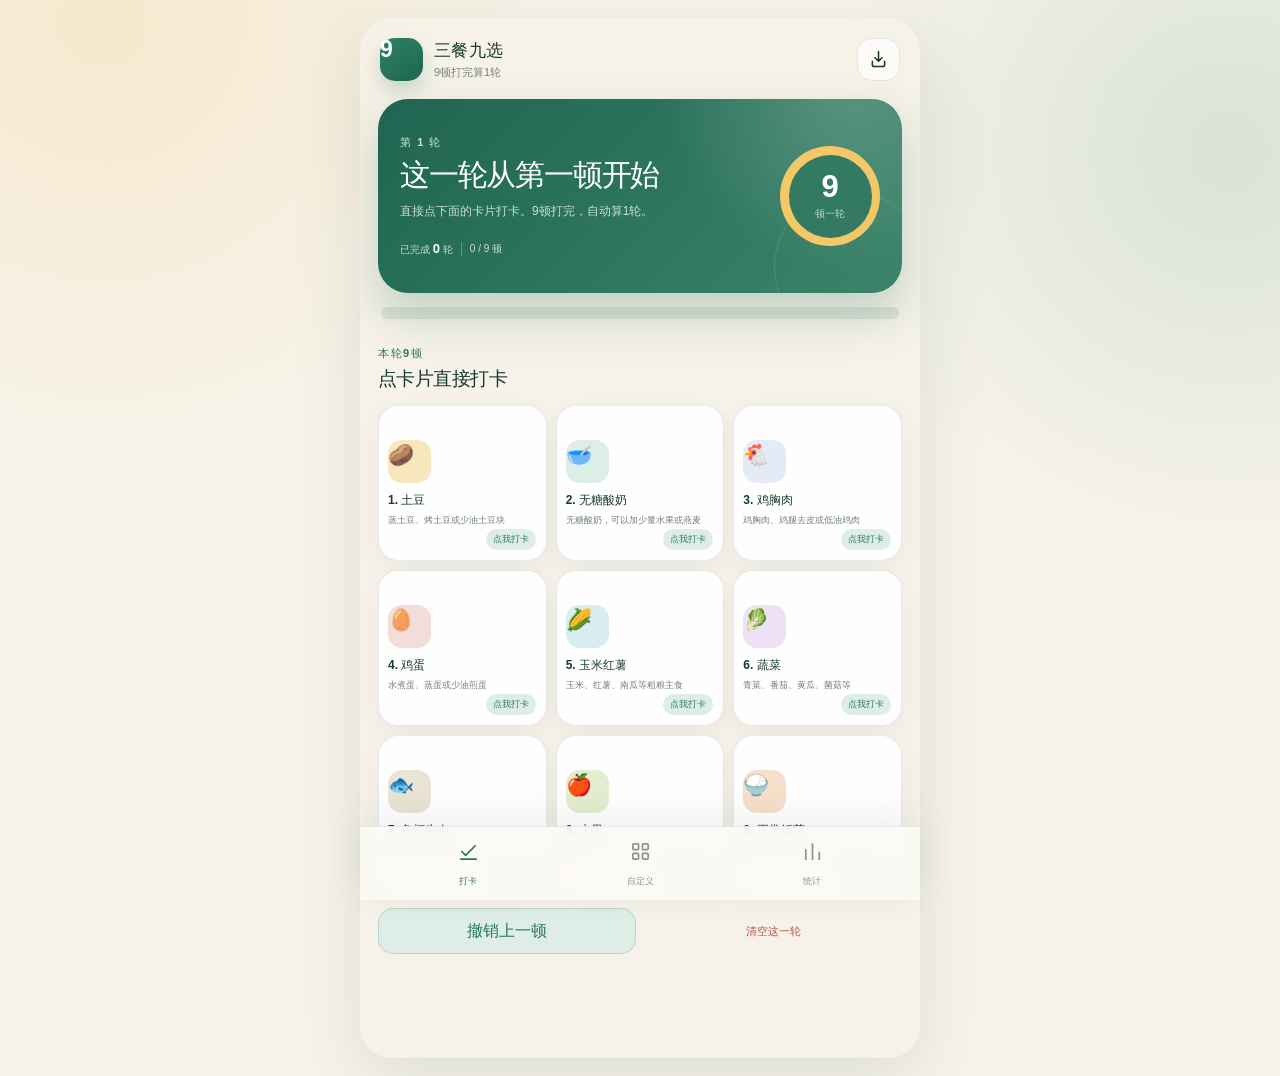
==== index.html @ c15949c2 "Refresh app icon assets" ====
<!doctype html>
<html lang="zh-CN">
  <head>
    <meta charset="UTF-8" />
    <meta name="viewport" content="width=device-width, initial-scale=1, viewport-fit=cover" />
    <meta name="theme-color" content="#f7f3e9" />
    <meta name="color-scheme" content="light" />
    <meta name="mobile-web-app-capable" content="yes" />
    <meta name="apple-mobile-web-app-capable" content="yes" />
    <meta name="apple-mobile-web-app-status-bar-style" content="default" />
    <meta name="apple-mobile-web-app-title" content="三餐九选" />
    <meta name="description" content="9顿一轮的简单饮食打卡，可自定义每一顿并统计累计完成轮数。" />
    <link rel="manifest" href="./manifest.webmanifest" />
    <link rel="apple-touch-icon" sizes="180x180" href="./icons/apple-touch-icon.png" />
    <link rel="icon" type="image/png" sizes="192x192" href="./icons/icon-192.png" />
    <link rel="icon" type="image/png" sizes="512x512" href="./icons/icon-512.png" />
    <link rel="icon" type="image/svg+xml" sizes="any" href="./icons/icon.svg" />
    <link rel="stylesheet" href="./styles.css" />
    <title>三餐九选</title>
  </head>
  <body>
    <div class="app-shell">
      <header class="topbar">
        <div class="brand" aria-label="三餐九选">
          <span class="brand-mark" aria-hidden="true"><b>9</b></span>
          <div><strong>三餐九选</strong><span>9顿打完算1轮</span></div>
        </div>
        <button class="icon-button" id="installButton" type="button" aria-label="安装到主屏幕" title="安装到主屏幕">
          <svg viewBox="0 0 24 24" aria-hidden="true"><path d="M12 3v11m0 0 4-4m-4 4-4-4M5 14v4a2 2 0 0 0 2 2h10a2 2 0 0 0 2-2v-4" /></svg>
        </button>
      </header>

      <main>
        <section class="view is-active" data-view="checkin" aria-label="9顿打卡">
          <section class="hero-card" aria-labelledby="roundTitle">
            <div class="hero-copy">
              <span class="eyebrow" id="currentRoundText">第 1 轮</span>
              <h1 id="roundTitle">这一轮从第一顿开始</h1>
              <p id="roundMessage">直接点下面的卡片打卡。9顿打完，自动算1轮。</p>
              <div class="hero-stats">
                <span>已完成 <b id="roundsCompleted">0</b> 轮</span><span class="stat-divider"></span><span id="roundProgressText">0 / 9 顿</span>
              </div>
            </div>
            <div class="progress-ring nine-ring" aria-label="本轮完成进度">
              <div><strong id="roundProgressNumber">9</strong><span>顿一轮</span></div>
            </div>
          </section>

          <div class="round-progress-track" aria-label="本轮进度">
            <div id="roundProgressBar"></div>
          </div>

          <div class="section-heading">
            <div><span class="eyebrow">本轮9顿</span><h2>点卡片直接打卡</h2></div>
          </div>
          <div class="template-grid checkin-grid" id="checkinGrid"></div>

          <div class="round-actions">
            <button class="secondary-button" id="undoLastButton" type="button">撤销上一顿</button>
            <button class="text-button danger" id="resetRoundButton" type="button">清空这一轮</button>
          </div>
        </section>

        <section class="view" data-view="custom" aria-label="自定义9顿">
          <div class="page-heading">
            <span class="eyebrow">自定义</span><h1>9顿都能自己改</h1>
            <p>可以一键套用预设，也可以点任意一顿改成你常吃的东西。</p>
          </div>

          <section class="preset-section" aria-label="一键套用模板">
            <div class="section-heading compact"><div><span class="eyebrow">一键套用</span><h2>预设9顿模板</h2></div></div>
            <div class="preset-grid" id="presetGrid"></div>
          </section>

          <section class="preset-section" aria-label="我的模板">
            <div class="section-heading compact"><div><span class="eyebrow">我的模板</span><h2>保存常用9顿</h2></div></div>
            <div class="template-tools">
              <button class="secondary-button" id="saveCustomPresetButton" type="button">保存当前9顿</button>
              <button class="secondary-button" id="exportTemplatesButton" type="button">导出模板</button>
              <button class="secondary-button" id="importTemplatesButton" type="button">导入模板</button>
              <input id="importTemplatesInput" type="file" accept="application/json,.json" hidden />
            </div>
            <div class="my-preset-grid" id="myPresetGrid"></div>
          </section>

          <div class="section-heading custom-heading"><div><span class="eyebrow">当前9顿</span><h2>逐项编辑</h2></div></div>
          <div class="template-grid" id="templateGrid"></div>

          <section class="data-card">
            <div><span class="eyebrow">数据与隐私</span><h2>记录只保存在当前浏览器</h2><p>无需账号，也不会上传饮食记录。清除 Safari 网站数据会同时删除记录。</p></div>
            <div class="data-actions"><button id="exportButton" class="secondary-button" type="button">导出备份</button><button id="resetButton" class="text-button danger" type="button">恢复默认并清空记录</button></div>
          </section>
          <p class="health-disclaimer">本工具用于日常习惯记录，不替代医生或营养师建议。如有孕期、进食障碍、糖尿病或其他特殊饮食管理需要，请遵循专业意见。</p>
        </section>

        <section class="view" data-view="stats" aria-label="轮数统计">
          <div class="page-heading"><span class="eyebrow">统计</span><h1>看累计完成了几轮</h1><p>每打满9顿，自动记为完成1轮，并进入下一轮。</p></div>
          <section class="week-card stat-summary">
            <div class="week-summary">
              <div><span>累计完成</span><strong id="statsRounds">0 轮</strong></div>
              <div><span>累计打卡</span><strong id="statsMeals">0 顿</strong></div>
              <div><span>本轮进度</span><strong id="statsCurrent">0 / 9</strong></div>
            </div>
          </section>
          <section class="history-section"><div class="section-heading compact"><div><span class="eyebrow">完成记录</span><h2>最近完成的轮数</h2></div></div><div class="history-list" id="historyList"></div></section>
        </section>
      </main>

      <nav class="bottom-nav" aria-label="主导航">
        <button class="nav-item is-active" data-target="checkin" type="button"><svg viewBox="0 0 24 24" aria-hidden="true"><path d="M5 12l4 4L19 6" /><path d="M4 20h16" /></svg><span>打卡</span></button>
        <button class="nav-item" data-target="custom" type="button"><svg viewBox="0 0 24 24" aria-hidden="true"><rect x="4" y="4" width="6" height="6" rx="1"/><rect x="14" y="4" width="6" height="6" rx="1"/><rect x="4" y="14" width="6" height="6" rx="1"/><rect x="14" y="14" width="6" height="6" rx="1"/></svg><span>自定义</span></button>
        <button class="nav-item" data-target="stats" type="button"><svg viewBox="0 0 24 24" aria-hidden="true"><path d="M5 20V10m7 10V4m7 16v-7" /></svg><span>统计</span></button>
      </nav>
    </div>

    <div class="sheet-backdrop" id="sheetBackdrop" hidden></div>

    <section class="bottom-sheet editor-sheet" id="editorSheet" role="dialog" aria-modal="true" aria-labelledby="editorTitle" hidden>
      <div class="sheet-handle" aria-hidden="true"></div>
      <div class="sheet-header"><div><span class="eyebrow" id="editorEyebrow">编辑第1顿</span><h2 id="editorTitle">自定义这一顿</h2></div><button class="close-button" data-close-sheet type="button" aria-label="关闭">×</button></div>
      <form id="editorForm">
        <input id="templateIdInput" type="hidden" />
        <div class="editor-first-row"><label><span>图标</span><input id="templateEmoji" maxlength="4" inputmode="text" aria-label="食物图标" /></label><label><span>食物名称</span><input id="templateName" maxlength="12" required aria-label="食物名称" /></label></div>
        <label class="field-label" for="templateFoods">怎么吃</label><textarea id="templateFoods" rows="3" maxlength="80" required></textarea>
        <label class="field-label" for="templateTip">一句提醒</label><textarea id="templateTip" rows="2" maxlength="60" required></textarea>
        <button class="primary-button full-button" type="submit">保存这一顿</button>
      </form>
    </section>

    <section class="bottom-sheet install-sheet" id="installSheet" role="dialog" aria-modal="true" aria-labelledby="installSheetTitle" hidden>
      <div class="sheet-handle" aria-hidden="true"></div>
      <div class="sheet-header"><div><span class="eyebrow">像普通App一样使用</span><h2 id="installSheetTitle">添加到iPhone主屏幕</h2></div><button class="close-button" data-close-sheet type="button" aria-label="关闭">×</button></div>
      <ol class="install-steps"><li><b>1</b><span>使用 <strong>Safari</strong> 打开本页面</span></li><li><b>2</b><span>点 Safari 底部的 <strong>分享</strong></span></li><li><b>3</b><span>向上滑，选择 <strong>添加到主屏幕</strong></span></li><li><b>4</b><span>点右上角 <strong>添加</strong></span></li></ol>
      <button class="primary-button full-button" data-close-sheet type="button">我知道了</button>
    </section>

    <div class="toast" id="toast" role="status" aria-live="polite"></div>
    <canvas id="celebrationCanvas" aria-hidden="true"></canvas>
    <noscript>请开启 JavaScript 后使用三餐九选。</noscript>
    <script src="./app.js" defer></script>
  </body>
</html>
---- styles.css ----
:root {
  --ink: #183a30;
  --muted: #71817b;
  --paper: #f7f3e9;
  --card: rgba(255, 255, 255, 0.92);
  --line: rgba(31, 85, 67, 0.12);
  --green: #28765d;
  --green-dark: #1d5d49;
  --green-soft: #deeee6;
  --coral: #eb745d;
  --yellow: #efbc61;
  --shadow: 0 16px 42px rgba(32, 72, 59, 0.1);
  --safe-bottom: env(safe-area-inset-bottom, 0px);
  color: var(--ink);
  background: var(--paper);
  font-family: -apple-system, BlinkMacSystemFont, "SF Pro Display", "PingFang SC", "Microsoft YaHei", sans-serif;
  font-synthesis: none;
}

* { box-sizing: border-box; -webkit-tap-highlight-color: transparent; }
html { min-height: 100%; background: var(--paper); }
body {
  min-width: 320px;
  min-height: 100vh;
  margin: 0;
  background:
    radial-gradient(circle at 8% 2%, rgba(239, 188, 97, 0.2), transparent 27rem),
    radial-gradient(circle at 96% 14%, rgba(68, 145, 113, 0.17), transparent 25rem),
    var(--paper);
  -webkit-font-smoothing: antialiased;
}
button, input, textarea { color: inherit; font: inherit; outline: none; }
button { cursor: pointer; }
button:focus-visible, input:focus-visible, textarea:focus-visible { box-shadow: 0 0 0 3px rgba(40, 118, 93, 0.22); }

.app-shell { width: min(100%, 560px); min-height: 100vh; margin: 0 auto; padding: max(16px, env(safe-area-inset-top)) 18px calc(104px + var(--safe-bottom)); overflow: hidden; }
.topbar { display: flex; align-items: center; justify-content: space-between; padding: 4px 2px 18px; }
.brand { display: flex; align-items: center; gap: 11px; }
.brand-mark { display: grid; width: 43px; height: 43px; place-items: center; border-radius: 15px; color: white; background: linear-gradient(140deg, #2f8267, #1e654f); box-shadow: 0 9px 18px rgba(40, 118, 93, 0.22); }
.brand-mark b { font-size: 23px; line-height: 1; }
.brand strong, .brand span { display: block; }
.brand strong { font-size: 17px; letter-spacing: 0.02em; }
.brand > div > span { margin-top: 3px; color: var(--muted); font-size: 11px; }
.icon-button, .date-arrow, .close-button { display: grid; flex: 0 0 auto; place-items: center; border: 0; background: transparent; }
.icon-button { width: 43px; height: 43px; border: 1px solid var(--line); border-radius: 15px; background: rgba(255,255,255,.68); }
.icon-button svg, .bottom-nav svg { fill: none; stroke: currentColor; stroke-linecap: round; stroke-linejoin: round; stroke-width: 1.8; }
.icon-button svg { width: 21px; height: 21px; }

.view { display: none; animation: view-in .24s ease; }
.view.is-active { display: block; }
@keyframes view-in { from { opacity: 0; transform: translateY(6px); } to { opacity: 1; transform: translateY(0); } }
.date-row { display: flex; align-items: center; justify-content: center; margin: 2px 0 14px; }
.date-arrow { width: 42px; height: 42px; color: var(--green); font-size: 30px; }
.date-arrow:disabled { opacity: .2; }
.date-display { min-width: 165px; border: 0; background: transparent; }
.date-display strong, .date-display span { display: block; }
.date-display strong { font-size: 18px; }
.date-display span { margin-top: 3px; color: var(--muted); font-size: 12px; }

.hero-card { position: relative; display: flex; min-height: 194px; align-items: center; justify-content: space-between; gap: 12px; overflow: hidden; padding: 26px 22px; border-radius: 30px; color: white; background: radial-gradient(circle at 90% -10%, rgba(255,255,255,.2), transparent 12rem), linear-gradient(135deg, #1f6551, #3b8469); box-shadow: 0 22px 48px rgba(31,95,76,.24); }
.hero-card::after { position: absolute; right: -24px; bottom: -50px; width: 150px; height: 150px; border: 1px solid rgba(255,255,255,.12); border-radius: 50%; content: ""; }
.hero-copy { position: relative; z-index: 1; flex: 1 1 auto; min-width: 0; }
.eyebrow { display: block; margin-bottom: 7px; color: var(--green); font-size: 11px; font-weight: 800; letter-spacing: .14em; text-transform: uppercase; }
.hero-card .eyebrow { color: #c8e8cf; }
.hero-card h1, .page-heading h1 { margin: 0; font-size: clamp(23px, 6.3vw, 30px); line-height: 1.18; letter-spacing: -.04em; }
.hero-card p { max-width: 265px; margin: 10px 0 0; color: rgba(255,255,255,.76); font-size: 12px; line-height: 1.65; }
.hero-stats { display: flex; align-items: center; gap: 8px; margin-top: 19px; color: rgba(255,255,255,.76); font-size: 10px; }
.hero-stats b { color: white; font-size: 13px; }
.stat-divider { width: 1px; height: 14px; background: rgba(255,255,255,.28); }
.progress-ring { --progress: 0; position: relative; z-index: 1; display: grid; flex: 0 0 100px; width: 100px; height: 100px; place-items: center; border-radius: 50%; background: conic-gradient(#f4c867 calc(var(--progress) * 1%), rgba(255,255,255,.16) 0); }
.progress-ring::before { position: absolute; width: 83px; height: 83px; border-radius: 50%; background: #347961; content: ""; }
.progress-ring > div { position: relative; text-align: center; }
.progress-ring strong, .progress-ring span { display: block; }
.progress-ring strong { font-size: 31px; line-height: 1; }
.progress-ring span { margin-top: 5px; color: rgba(255,255,255,.68); font-size: 10px; }

.weight-card { display: flex; align-items: center; gap: 11px; margin: 13px 0 28px; padding: 12px 13px; border: 1px solid var(--line); border-radius: 18px; background: rgba(255,255,255,.64); }
.weight-icon { display: grid; flex: 0 0 35px; width: 35px; height: 35px; place-items: center; border-radius: 12px; color: var(--green); background: var(--green-soft); font-size: 19px; font-weight: 700; }
.weight-copy { flex: 1 1 auto; min-width: 0; }
.weight-copy strong, .weight-copy p { display: block; margin: 0; }
.weight-copy strong { font-size: 13px; }
.weight-copy strong span, .weight-copy p { color: var(--muted); font-size: 9px; font-weight: 500; }
.weight-copy p { margin-top: 3px; }
.weight-input { display: flex; width: 82px; align-items: baseline; justify-content: flex-end; gap: 3px; padding: 7px 9px; border-radius: 12px; background: white; }
.weight-input input { width: 51px; border: 0; background: transparent; text-align: right; font-size: 15px; font-weight: 800; }
.weight-input input::-webkit-inner-spin-button { display: none; }
.weight-input span { color: var(--muted); font-size: 9px; }

.section-heading { display: flex; align-items: end; justify-content: space-between; gap: 12px; margin-bottom: 13px; }
.section-heading.compact { margin-bottom: 10px; }
.section-heading .eyebrow { margin-bottom: 5px; }
.section-heading h2, .data-card h2 { margin: 0; font-size: 19px; letter-spacing: -.03em; }
.mini-progress { flex: 0 0 auto; padding: 7px 10px; border-radius: 999px; color: var(--green); background: var(--green-soft); font-size: 11px; font-weight: 800; }

.daily-meal-list { display: grid; gap: 13px; }
.daily-meal-card { position: relative; overflow: hidden; padding: 17px; border: 1px solid var(--line); border-radius: 24px; background: var(--card); box-shadow: 0 10px 28px rgba(35,74,61,.06); }
.daily-meal-card.is-done { border-color: rgba(40,118,93,.38); }
.daily-meal-card::before { position: absolute; inset: 0 auto 0 0; width: 5px; background: var(--slot-color); content: ""; }
.slot-heading { display: flex; align-items: center; justify-content: space-between; gap: 10px; margin: 0 0 13px 3px; }
.slot-heading div { display: flex; align-items: baseline; gap: 8px; }
.slot-heading strong { font-size: 16px; }
.slot-heading time { color: var(--muted); font-size: 10px; }
.done-badge { padding: 5px 9px; border-radius: 999px; color: var(--muted); background: #f0eee8; font-size: 9px; font-weight: 800; }
.is-done .done-badge { color: var(--green-dark); background: var(--green-soft); }
.chosen-template { display: flex; align-items: center; gap: 12px; min-height: 72px; padding: 12px; border-radius: 17px; background: #f7f5ef; }
.template-emoji { display: grid; flex: 0 0 50px; width: 50px; height: 50px; place-items: center; border-radius: 16px; background: var(--tone-bg); font-size: 25px; }
.chosen-copy { min-width: 0; flex: 1; }
.chosen-copy strong { display: block; font-size: 15px; }
.chosen-copy p { margin: 5px 0 0; overflow: hidden; color: var(--muted); font-size: 10px; line-height: 1.45; text-overflow: ellipsis; white-space: nowrap; }
.template-number { color: var(--muted); font-size: 10px; font-weight: 800; }
.meal-actions { display: grid; grid-template-columns: 1fr 1.25fr; gap: 9px; margin-top: 11px; }
.meal-actions button { min-height: 43px; border-radius: 13px; font-size: 12px; font-weight: 800; }
.pick-button { border: 1px solid var(--line); color: var(--green); background: white; }
.record-button { border: 0; color: white; background: var(--slot-color); }
.is-done .record-button { color: var(--green-dark); background: var(--green-soft); }

.gentle-note { display: flex; gap: 12px; margin-top: 18px; padding: 17px; border-radius: 21px; color: #665a3a; background: rgba(239,188,97,.18); }
.gentle-note > span { font-size: 22px; }
.gentle-note strong { font-size: 13px; }
.gentle-note p { margin: 6px 0 0; font-size: 11px; line-height: 1.65; }

.page-heading { padding: 22px 6px 25px; }
.page-heading p { margin: 10px 0 0; color: var(--muted); font-size: 12px; line-height: 1.65; }
.template-grid { display: grid; grid-template-columns: repeat(3, 1fr); gap: 9px; }
.template-card { position: relative; min-width: 0; min-height: 152px; padding: 13px 9px 11px; border: 1px solid var(--line); border-radius: 20px; background: var(--card); text-align: left; box-shadow: 0 8px 22px rgba(35,74,61,.055); }
.template-card .template-emoji { width: 43px; height: 43px; margin-bottom: 10px; border-radius: 14px; font-size: 21px; }
.template-card > b { display: block; margin-bottom: 6px; font-size: 12px; line-height: 1.25; }
.template-card > span { display: -webkit-box; overflow: hidden; color: var(--muted); font-size: 9px; line-height: 1.45; -webkit-box-orient: vertical; -webkit-line-clamp: 3; }
.template-card .edit-label { position: absolute; top: 12px; right: 10px; color: var(--green); font-size: 9px; font-weight: 800; }
.round-progress-track { height: 12px; margin: 14px 3px 27px; overflow: hidden; border-radius: 999px; background: rgba(40,118,93,.13); }
.round-progress-track > div { width: 0; height: 100%; border-radius: inherit; background: linear-gradient(90deg, var(--green), var(--yellow)); transition: width .24s ease; }
.nine-ring { background: conic-gradient(#f4c867 100%, rgba(255,255,255,.16) 0); }
.checkin-grid { margin-top: 2px; }
.checkin-card { min-height: 156px; transition: transform .18s ease, border-color .18s ease, background .18s ease; }
.checkin-card:active { transform: scale(.98); }
.checkin-card.is-checked { border-color: rgba(40,118,93,.45); background: #edf7f1; }
.checkin-card.is-checked::after { position: absolute; top: 12px; right: 10px; display: grid; width: 23px; height: 23px; place-items: center; border-radius: 50%; color: white; background: var(--green); font-size: 13px; font-weight: 900; content: "✓"; }
.check-label { position: absolute; right: 10px; bottom: 10px; padding: 4px 7px; border-radius: 999px; color: var(--green); background: var(--green-soft); font-size: 9px; font-style: normal; font-weight: 900; }
.checkin-card.is-checked .check-label { color: white; background: var(--green); }
.round-actions { display: grid; grid-template-columns: 1fr 1fr; gap: 9px; margin-top: 17px; }
.round-actions .secondary-button, .round-actions .text-button { min-height: 46px; border-radius: 15px; }
.stat-summary { margin-top: 0; }
.preset-section { margin: 0 0 28px; }
.preset-grid { display: grid; gap: 10px; }
.preset-card { display: grid; gap: 6px; width: 100%; padding: 15px 16px; border: 1px solid var(--line); border-radius: 18px; background: rgba(255,255,255,.82); text-align: left; box-shadow: 0 8px 20px rgba(35,74,61,.045); }
.preset-card strong { font-size: 14px; }
.preset-card span { color: var(--green); font-size: 10px; font-weight: 900; }
.preset-card p { margin: 0; color: var(--muted); font-size: 11px; line-height: 1.55; }
.template-tools { display: grid; grid-template-columns: repeat(3, 1fr); gap: 8px; margin-bottom: 10px; }
.template-tools .secondary-button { min-height: 43px; border-radius: 14px; font-size: 11px; }
.my-preset-grid { display: grid; gap: 10px; }
.my-preset-card { padding: 15px 16px; border: 1px solid var(--line); border-radius: 18px; background: rgba(255,255,255,.82); box-shadow: 0 8px 20px rgba(35,74,61,.045); }
.my-preset-card header { display: flex; align-items: flex-start; justify-content: space-between; gap: 10px; }
.my-preset-card strong { display: block; font-size: 14px; }
.my-preset-card small { display: block; margin-top: 4px; color: var(--muted); font-size: 9px; }
.my-preset-card p { margin: 9px 0 0; color: var(--muted); font-size: 11px; line-height: 1.55; }
.my-preset-actions { display: grid; grid-template-columns: 1fr auto; gap: 8px; margin-top: 12px; }
.my-preset-actions .secondary-button, .my-preset-actions .text-button { min-height: 38px; border-radius: 13px; font-size: 10px; }
.custom-heading { margin-top: 2px; }
.tone-1 { --tone-bg: #f8e6bd; } .tone-2 { --tone-bg: #dceee5; } .tone-3 { --tone-bg: #e4ebf7; }
.tone-4 { --tone-bg: #f3ddd8; } .tone-5 { --tone-bg: #d9edf0; } .tone-6 { --tone-bg: #eee1f5; }
.tone-7 { --tone-bg: #e9e4d5; } .tone-8 { --tone-bg: #e3edcf; } .tone-9 { --tone-bg: #f7dfca; }

.settings-section { margin-top: 30px; }
.settings-card, .week-card, .data-card { border: 1px solid var(--line); border-radius: 25px; background: var(--card); box-shadow: var(--shadow); }
.settings-card { padding: 7px 18px 18px; }
.settings-card label { display: flex; min-height: 61px; align-items: center; justify-content: space-between; border-bottom: 1px solid var(--line); font-size: 13px; }
.settings-card label span { display: flex; align-items: center; gap: 8px; }
.settings-card input[type="time"] { width: 92px; padding: 9px; border: 0; border-radius: 12px; background: #f2f0e9; font-size: 12px; font-weight: 800; }
.settings-card > .primary-button { width: 100%; margin-top: 17px; }
.primary-button, .secondary-button { min-height: 48px; border-radius: 15px; font-weight: 800; }
.primary-button { border: 0; color: white; background: var(--green); box-shadow: 0 12px 24px rgba(40,118,93,.18); }
.primary-button:active { background: var(--green-dark); }
.secondary-button { border: 1px solid rgba(40,118,93,.2); color: var(--green); background: var(--green-soft); }
.full-button { width: 100%; }
.data-card { margin-top: 16px; padding: 21px 19px; }
.data-card p { margin: 9px 0 0; color: var(--muted); font-size: 11px; line-height: 1.65; }
.data-actions { display: grid; gap: 9px; margin-top: 17px; }
.text-button { min-height: 42px; border: 0; background: transparent; font-size: 11px; font-weight: 800; }
.danger { color: #b95446; }
.health-disclaimer { margin: 19px 8px 0; color: #8a938f; font-size: 9px; line-height: 1.65; text-align: center; }

.week-card { padding: 19px 17px 17px; }
.week-summary { display: grid; grid-template-columns: repeat(3,1fr); gap: 7px; margin-bottom: 22px; }
.week-summary > div { padding: 11px 7px; border-radius: 14px; background: #f5f3ed; text-align: center; }
.week-summary span, .week-summary strong { display: block; }
.week-summary span { color: var(--muted); font-size: 9px; }
.week-summary strong { margin-top: 5px; font-size: 15px; }
.week-bars { display: grid; height: 112px; grid-template-columns: repeat(7,1fr); align-items: end; gap: 8px; }
.week-day { display: grid; height: 100%; grid-template-rows: 1fr auto; align-items: end; gap: 7px; color: var(--muted); text-align: center; font-size: 9px; }
.bar-track { position: relative; width: 100%; height: 100%; overflow: hidden; border-radius: 9px; background: #eceae4; }
.bar-fill { position: absolute; right: 0; bottom: 0; left: 0; min-height: 4px; border-radius: 9px; background: linear-gradient(180deg,#5f9d7f,#28765d); transition: height .3s ease; }
.week-day.is-today span { color: var(--green); font-weight: 800; }
.history-section { margin-top: 30px; }
.history-list { display: grid; gap: 9px; }
.history-item { display: flex; align-items: center; gap: 12px; padding: 14px 15px; border: 1px solid var(--line); border-radius: 18px; background: rgba(255,255,255,.68); }
.history-date { flex: 0 0 47px; text-align: center; }
.history-date strong, .history-date span { display: block; }
.history-date strong { font-size: 19px; }
.history-date span { color: var(--muted); font-size: 9px; }
.history-detail { flex: 1 1 auto; min-width: 0; }
.history-detail strong { display: block; font-size: 13px; }
.history-detail span { display: block; margin-top: 4px; overflow: hidden; color: var(--muted); font-size: 10px; text-overflow: ellipsis; white-space: nowrap; }
.history-dots { display: flex; gap: 4px; }
.history-dots i { width: 8px; height: 8px; border-radius: 50%; background: #deddd8; }
.history-dots i.is-done { background: var(--green); }
.empty-state { padding: 35px 20px; border: 1px dashed rgba(40,118,93,.24); border-radius: 22px; color: var(--muted); text-align: center; font-size: 12px; line-height: 1.8; }

.bottom-nav { position: fixed; z-index: 20; right: 0; bottom: 0; left: 0; display: grid; width: min(100%,560px); min-height: calc(74px + var(--safe-bottom)); grid-template-columns: repeat(3,1fr); margin: 0 auto; padding: 8px 22px calc(7px + var(--safe-bottom)); border-top: 1px solid rgba(31,85,67,.1); background: rgba(252,250,245,.9); box-shadow: 0 -10px 35px rgba(35,74,61,.08); backdrop-filter: blur(18px); }
.nav-item { display: grid; place-items: center; gap: 3px; border: 0; color: #8a958f; background: transparent; font-size: 9px; font-weight: 700; }
.nav-item svg { width: 23px; height: 23px; }
.nav-item.is-active { color: var(--green); }

.sheet-backdrop { position: fixed; z-index: 40; inset: 0; background: rgba(18,47,38,.38); backdrop-filter: blur(3px); }
.bottom-sheet { position: fixed; z-index: 50; right: 0; bottom: 0; left: 0; width: min(100%,560px); max-height: 88vh; margin: 0 auto; overflow-y: auto; padding: 9px 20px calc(24px + var(--safe-bottom)); border-radius: 28px 28px 0 0; background: #fffdf8; box-shadow: 0 -22px 55px rgba(22,57,46,.24); animation: sheet-in .24s ease; }
.bottom-sheet[hidden], .sheet-backdrop[hidden] { display: none; }
@keyframes sheet-in { from { transform: translateY(25px); opacity: 0; } to { transform: translateY(0); opacity: 1; } }
.sheet-handle { width: 42px; height: 5px; margin: 0 auto 17px; border-radius: 999px; background: #d8d6d0; }
.sheet-header { display: flex; align-items: flex-start; justify-content: space-between; gap: 12px; margin-bottom: 19px; }
.sheet-header h2 { margin: 0; font-size: 23px; letter-spacing: -.04em; }
.close-button { width: 39px; height: 39px; border-radius: 13px; color: var(--muted); background: #f0eee8; font-size: 25px; }
.picker-grid { display: grid; grid-template-columns: repeat(3,1fr); gap: 8px; }
.picker-option { position: relative; min-height: 126px; padding: 12px 8px 10px; border: 1px solid var(--line); border-radius: 18px; background: white; text-align: left; }
.picker-option.is-selected { border: 2px solid var(--green); background: #f1f8f4; }
.picker-option .template-emoji { width: 41px; height: 41px; margin-bottom: 8px; border-radius: 13px; font-size: 20px; }
.picker-option b { display: block; font-size: 11px; line-height: 1.25; }
.picker-option span:last-child { display: -webkit-box; margin-top: 5px; overflow: hidden; color: var(--muted); font-size: 8px; line-height: 1.4; -webkit-box-orient: vertical; -webkit-line-clamp: 2; }
.picker-check { position: absolute; top: 8px; right: 8px; display: none; width: 20px; height: 20px; place-items: center; border-radius: 50%; color: white; background: var(--green); font-size: 11px; }
.picker-option.is-selected .picker-check { display: grid; }
.sheet-hint { margin: 14px 0 0; color: var(--muted); font-size: 10px; text-align: center; }

.selected-plan { display: flex; gap: 12px; margin-bottom: 18px; padding: 14px; border-radius: 18px; background: #f5f3ed; }
.selected-plan .template-emoji { width: 46px; height: 46px; }
.selected-plan div { min-width: 0; }
.selected-plan strong { display: block; font-size: 13px; }
.selected-plan p, .selected-plan small { display: block; margin: 5px 0 0; color: var(--muted); font-size: 10px; line-height: 1.5; }
.selected-plan small { color: var(--green); font-weight: 700; }
.field-label { display: block; margin: 15px 0 7px; font-size: 12px; font-weight: 800; }
.field-label span, fieldset legend span { color: var(--muted); font-size: 9px; font-weight: 500; }
textarea, .editor-first-row input { width: 100%; resize: vertical; border: 1px solid var(--line); border-radius: 14px; background: #f8f6f0; }
textarea { padding: 12px; font-size: 12px; line-height: 1.6; }
fieldset { margin: 18px 0 0; padding: 0; border: 0; }
fieldset legend { margin-bottom: 10px; font-size: 12px; font-weight: 800; }
.satiety-scale { display: grid; grid-template-columns: repeat(5,1fr); gap: 6px; }
.satiety-scale button { min-height: 57px; padding: 7px 2px; border: 1px solid var(--line); border-radius: 13px; background: white; }
.satiety-scale b, .satiety-scale span { display: block; }
.satiety-scale b { font-size: 15px; }
.satiety-scale span { margin-top: 4px; color: var(--muted); font-size: 8px; }
.satiety-scale button.is-selected { border-color: var(--green); color: white; background: var(--green); }
.satiety-scale button.is-selected span { color: rgba(255,255,255,.78); }
.feedback-box { margin-top: 13px; padding: 12px 13px; border-radius: 14px; color: #675d3e; background: rgba(239,188,97,.17); font-size: 10px; line-height: 1.55; }
.sheet-actions { display: grid; grid-template-columns: .9fr 1.1fr; gap: 9px; margin-top: 18px; }

.editor-first-row { display: grid; grid-template-columns: 88px 1fr; gap: 10px; }
.editor-first-row label span { display: block; margin-bottom: 7px; font-size: 11px; font-weight: 800; }
.editor-first-row input { height: 48px; padding: 0 12px; font-size: 13px; }
.editor-first-row label:first-child input { text-align: center; font-size: 22px; }
.editor-sheet .full-button { margin-top: 18px; }
.install-steps { display: grid; gap: 11px; margin: 0 0 20px; padding: 0; list-style: none; }
.install-steps li { display: flex; align-items: center; gap: 11px; padding: 12px; border-radius: 15px; background: #f5f3ed; font-size: 11px; }
.install-steps li > b { display: grid; flex: 0 0 28px; width: 28px; height: 28px; place-items: center; border-radius: 10px; color: white; background: var(--green); }

.toast { position: fixed; z-index: 80; right: 20px; bottom: calc(91px + var(--safe-bottom)); left: 20px; width: fit-content; max-width: min(90%,400px); margin: 0 auto; padding: 11px 17px; transform: translateY(15px); border-radius: 999px; color: white; background: rgba(24,58,48,.92); opacity: 0; pointer-events: none; text-align: center; font-size: 11px; transition: .22s ease; }
.toast.is-visible { transform: translateY(0); opacity: 1; }
#celebrationCanvas { position: fixed; z-index: 70; inset: 0; width: 100%; height: 100%; pointer-events: none; }

@media (max-width: 370px) {
  .app-shell { padding-right: 14px; padding-left: 14px; }
  .hero-card { padding: 23px 18px; }
  .progress-ring { flex-basis: 88px; width: 88px; height: 88px; }
  .progress-ring::before { width: 73px; height: 73px; }
  .template-grid, .picker-grid { gap: 6px; }
  .template-card { min-height: 147px; padding-right: 7px; padding-left: 7px; }
}

@media (min-width: 700px) {
  body { padding: 18px 0; }
  .app-shell { border-radius: 32px; background: rgba(247,243,233,.72); box-shadow: 0 20px 70px rgba(30,70,56,.12); }
}
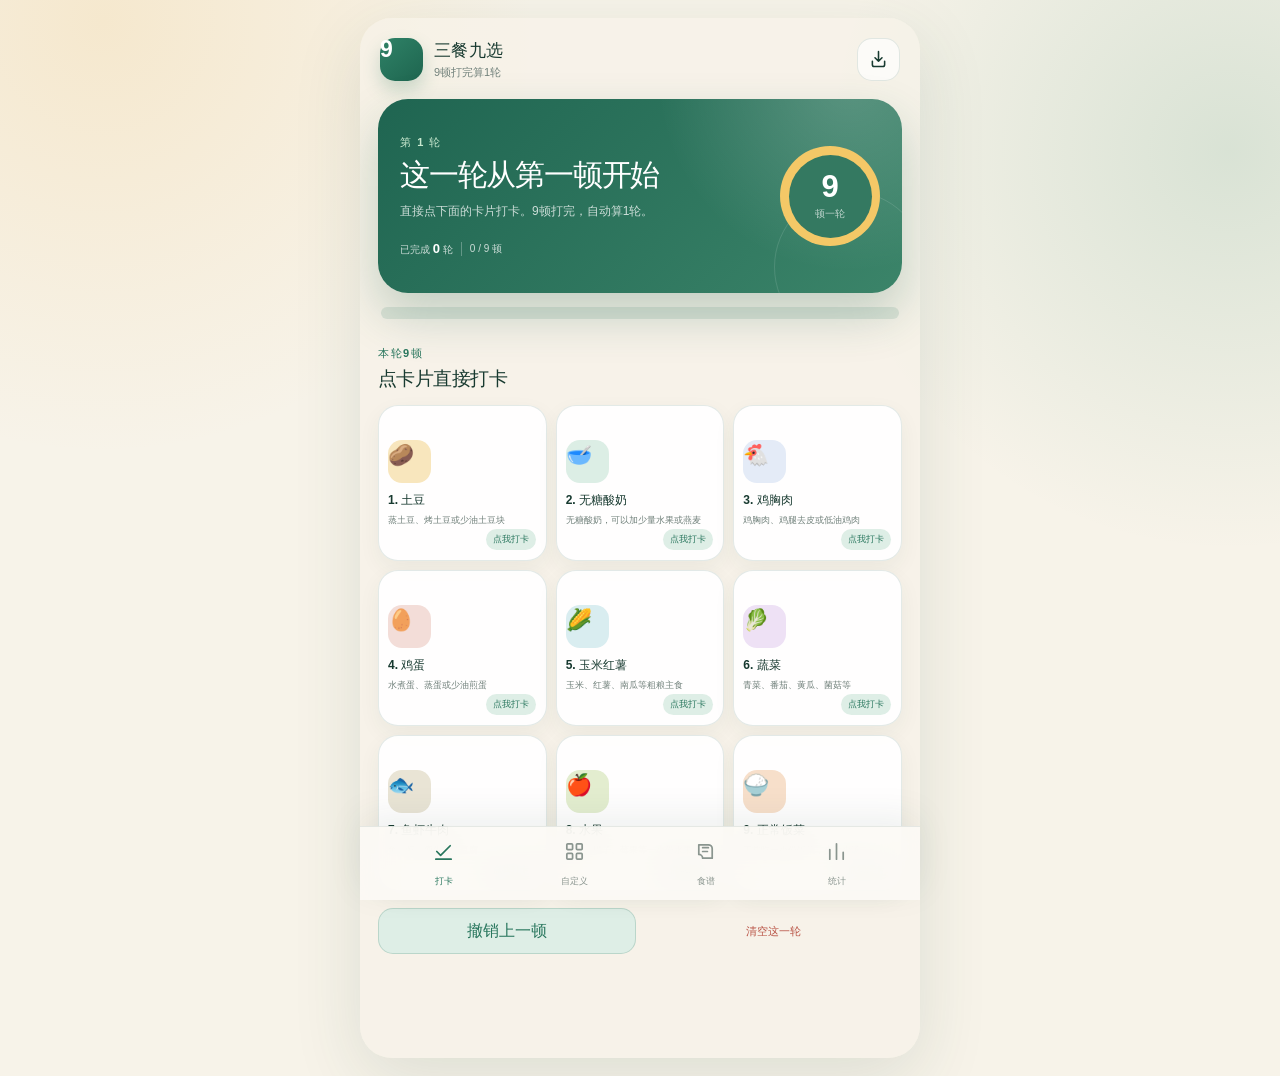
==== commit e7a80e6a: "Add grouped recipe library" ====
--- a/index.html
+++ b/index.html
@@ -2,7 +2,7 @@
 <html lang="zh-CN">
   <head>
     <meta charset="UTF-8" />
-    <meta name="viewport" content="width=device-width, initial-scale=1, viewport-fit=cover" />
+    <meta name="viewport" content="width=device-width, initial-scale=1, minimum-scale=1, maximum-scale=1, user-scalable=no, viewport-fit=cover" />
     <meta name="theme-color" content="#f7f3e9" />
     <meta name="color-scheme" content="light" />
     <meta name="mobile-web-app-capable" content="yes" />
@@ -93,6 +93,14 @@
           <p class="health-disclaimer">本工具用于日常习惯记录，不替代医生或营养师建议。如有孕期、进食障碍、糖尿病或其他特殊饮食管理需要，请遵循专业意见。</p>
         </section>
 
+        <section class="view" data-view="recipes" aria-label="食谱库">
+          <div class="page-heading"><span class="eyebrow">食谱库</span><h1>旧App食谱都在这里</h1><p>按来源和系列筛选，点食谱查看整理后的9格详情。</p></div>
+          <div class="recipe-source-tabs" id="recipeSourceTabs" aria-label="食谱来源"></div>
+          <div class="recipe-series-tabs" id="recipeSeriesTabs" aria-label="食谱系列"></div>
+          <div class="recipe-count" id="recipeCount"></div>
+          <div class="recipe-list" id="recipeList"></div>
+        </section>
+
         <section class="view" data-view="stats" aria-label="轮数统计">
           <div class="page-heading"><span class="eyebrow">统计</span><h1>看累计完成了几轮</h1><p>每打满9顿，自动记为完成1轮，并进入下一轮。</p></div>
           <section class="week-card stat-summary">
@@ -109,6 +117,7 @@
       <nav class="bottom-nav" aria-label="主导航">
         <button class="nav-item is-active" data-target="checkin" type="button"><svg viewBox="0 0 24 24" aria-hidden="true"><path d="M5 12l4 4L19 6" /><path d="M4 20h16" /></svg><span>打卡</span></button>
         <button class="nav-item" data-target="custom" type="button"><svg viewBox="0 0 24 24" aria-hidden="true"><rect x="4" y="4" width="6" height="6" rx="1"/><rect x="14" y="4" width="6" height="6" rx="1"/><rect x="4" y="14" width="6" height="6" rx="1"/><rect x="14" y="14" width="6" height="6" rx="1"/></svg><span>自定义</span></button>
+        <button class="nav-item" data-target="recipes" type="button"><svg viewBox="0 0 24 24" aria-hidden="true"><path d="M5 5h10a4 4 0 0 1 4 4v10H9a4 4 0 0 0-4-4V5Z"/><path d="M9 8h6M9 12h5" /></svg><span>食谱</span></button>
         <button class="nav-item" data-target="stats" type="button"><svg viewBox="0 0 24 24" aria-hidden="true"><path d="M5 20V10m7 10V4m7 16v-7" /></svg><span>统计</span></button>
       </nav>
     </div>
@@ -134,9 +143,18 @@
       <button class="primary-button full-button" data-close-sheet type="button">我知道了</button>
     </section>
 
+    <section class="bottom-sheet recipe-sheet" id="recipeSheet" role="dialog" aria-modal="true" aria-labelledby="recipeSheetTitle" hidden>
+      <div class="sheet-handle" aria-hidden="true"></div>
+      <div class="sheet-header"><div><span class="eyebrow" id="recipeSheetSource">食谱详情</span><h2 id="recipeSheetTitle">9格详情</h2></div><button class="close-button" data-close-sheet type="button" aria-label="关闭">×</button></div>
+      <p class="recipe-sheet-summary" id="recipeSheetSummary"></p>
+      <div class="recipe-nine-list" id="recipeNineList"></div>
+      <button class="primary-button full-button" id="applyRecipeButton" type="button">套用这套9顿</button>
+    </section>
+
     <div class="toast" id="toast" role="status" aria-live="polite"></div>
     <canvas id="celebrationCanvas" aria-hidden="true"></canvas>
     <noscript>请开启 JavaScript 后使用三餐九选。</noscript>
+    <script src="./recipes.js"></script>
     <script src="./app.js" defer></script>
   </body>
 </html>
--- a/styles.css
+++ b/styles.css
@@ -28,9 +28,12 @@
     radial-gradient(circle at 96% 14%, rgba(68, 145, 113, 0.17), transparent 25rem),
     var(--paper);
   -webkit-font-smoothing: antialiased;
+  -webkit-text-size-adjust: 100%;
+  overscroll-behavior: none;
+  touch-action: pan-y;
 }
 button, input, textarea { color: inherit; font: inherit; outline: none; }
-button { cursor: pointer; }
+button { cursor: pointer; touch-action: manipulation; }
 button:focus-visible, input:focus-visible, textarea:focus-visible { box-shadow: 0 0 0 3px rgba(40, 118, 93, 0.22); }
 
 .app-shell { width: min(100%, 560px); min-height: 100vh; margin: 0 auto; padding: max(16px, env(safe-area-inset-top)) 18px calc(104px + var(--safe-bottom)); overflow: hidden; }
@@ -206,10 +209,27 @@
 .history-dots i.is-done { background: var(--green); }
 .empty-state { padding: 35px 20px; border: 1px dashed rgba(40,118,93,.24); border-radius: 22px; color: var(--muted); text-align: center; font-size: 12px; line-height: 1.8; }
 
-.bottom-nav { position: fixed; z-index: 20; right: 0; bottom: 0; left: 0; display: grid; width: min(100%,560px); min-height: calc(74px + var(--safe-bottom)); grid-template-columns: repeat(3,1fr); margin: 0 auto; padding: 8px 22px calc(7px + var(--safe-bottom)); border-top: 1px solid rgba(31,85,67,.1); background: rgba(252,250,245,.9); box-shadow: 0 -10px 35px rgba(35,74,61,.08); backdrop-filter: blur(18px); }
+.bottom-nav { position: fixed; z-index: 20; right: 0; bottom: 0; left: 0; display: grid; width: min(100%,560px); min-height: calc(74px + var(--safe-bottom)); grid-template-columns: repeat(4,1fr); margin: 0 auto; padding: 8px 18px calc(7px + var(--safe-bottom)); border-top: 1px solid rgba(31,85,67,.1); background: rgba(252,250,245,.9); box-shadow: 0 -10px 35px rgba(35,74,61,.08); backdrop-filter: blur(18px); }
 .nav-item { display: grid; place-items: center; gap: 3px; border: 0; color: #8a958f; background: transparent; font-size: 9px; font-weight: 700; }
 .nav-item svg { width: 23px; height: 23px; }
 .nav-item.is-active { color: var(--green); }
+
+.recipe-source-tabs, .recipe-series-tabs { display: flex; gap: 8px; margin: 0 -18px 12px; padding: 0 18px 2px; overflow-x: auto; scrollbar-width: none; }
+.recipe-source-tabs::-webkit-scrollbar, .recipe-series-tabs::-webkit-scrollbar { display: none; }
+.recipe-chip { flex: 0 0 auto; min-height: 38px; padding: 0 13px; border: 1px solid var(--line); border-radius: 999px; color: var(--muted); background: rgba(255,255,255,.74); font-size: 11px; font-weight: 900; }
+.recipe-chip.is-active { border-color: rgba(40,118,93,.32); color: white; background: var(--green); }
+.recipe-count { margin: 2px 3px 12px; color: var(--muted); font-size: 10px; }
+.recipe-list { display: grid; gap: 10px; }
+.recipe-card { display: grid; gap: 8px; width: 100%; padding: 15px 16px; border: 1px solid var(--line); border-radius: 18px; background: rgba(255,255,255,.84); text-align: left; box-shadow: 0 8px 20px rgba(35,74,61,.045); }
+.recipe-card strong { font-size: 14px; line-height: 1.35; }
+.recipe-card span { color: var(--green); font-size: 10px; font-weight: 900; }
+.recipe-card p { display: -webkit-box; margin: 0; overflow: hidden; color: var(--muted); font-size: 11px; line-height: 1.55; -webkit-box-orient: vertical; -webkit-line-clamp: 2; }
+.recipe-sheet-summary { margin: -6px 0 14px; color: var(--muted); font-size: 11px; line-height: 1.65; }
+.recipe-nine-list { display: grid; gap: 8px; margin-bottom: 18px; }
+.recipe-nine-item { display: grid; grid-template-columns: 30px 1fr; gap: 10px; padding: 12px; border-radius: 15px; background: #f5f3ed; }
+.recipe-nine-item b { display: grid; width: 30px; height: 30px; place-items: center; border-radius: 11px; color: white; background: var(--green); font-size: 12px; }
+.recipe-nine-item strong { display: block; font-size: 12px; }
+.recipe-nine-item p { margin: 4px 0 0; color: var(--muted); font-size: 10px; line-height: 1.55; }
 
 .sheet-backdrop { position: fixed; z-index: 40; inset: 0; background: rgba(18,47,38,.38); backdrop-filter: blur(3px); }
 .bottom-sheet { position: fixed; z-index: 50; right: 0; bottom: 0; left: 0; width: min(100%,560px); max-height: 88vh; margin: 0 auto; overflow-y: auto; padding: 9px 20px calc(24px + var(--safe-bottom)); border-radius: 28px 28px 0 0; background: #fffdf8; box-shadow: 0 -22px 55px rgba(22,57,46,.24); animation: sheet-in .24s ease; }
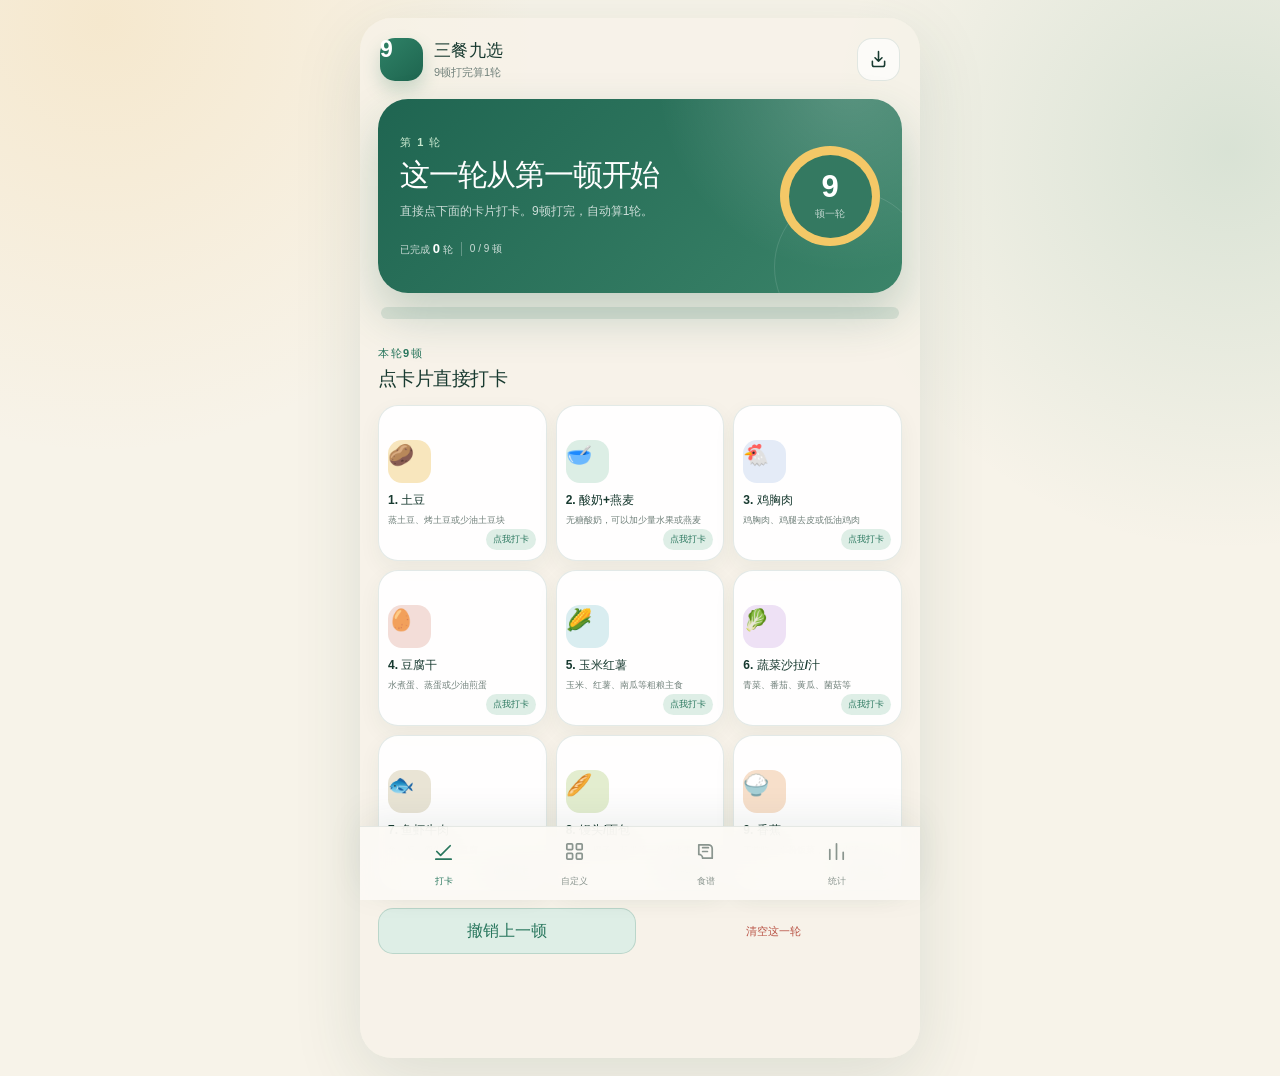
==== commit 7175e909: "Remove built-in custom page presets" ====
--- a/index.html
+++ b/index.html
@@ -64,13 +64,8 @@
         <section class="view" data-view="custom" aria-label="自定义9顿">
           <div class="page-heading">
             <span class="eyebrow">自定义</span><h1>9顿都能自己改</h1>
-            <p>可以一键套用预设，也可以点任意一顿改成你常吃的东西。</p>
+            <p>点任意一顿改成你常吃的东西，也可以保存自己的常用9顿。</p>
           </div>
-
-          <section class="preset-section" aria-label="一键套用模板">
-            <div class="section-heading compact"><div><span class="eyebrow">一键套用</span><h2>预设9顿模板</h2></div></div>
-            <div class="preset-grid" id="presetGrid"></div>
-          </section>
 
           <section class="preset-section" aria-label="我的模板">
             <div class="section-heading compact"><div><span class="eyebrow">我的模板</span><h2>保存常用9顿</h2></div></div>
--- a/styles.css
+++ b/styles.css
@@ -144,11 +144,6 @@
 .round-actions .secondary-button, .round-actions .text-button { min-height: 46px; border-radius: 15px; }
 .stat-summary { margin-top: 0; }
 .preset-section { margin: 0 0 28px; }
-.preset-grid { display: grid; gap: 10px; }
-.preset-card { display: grid; gap: 6px; width: 100%; padding: 15px 16px; border: 1px solid var(--line); border-radius: 18px; background: rgba(255,255,255,.82); text-align: left; box-shadow: 0 8px 20px rgba(35,74,61,.045); }
-.preset-card strong { font-size: 14px; }
-.preset-card span { color: var(--green); font-size: 10px; font-weight: 900; }
-.preset-card p { margin: 0; color: var(--muted); font-size: 11px; line-height: 1.55; }
 .template-tools { display: grid; grid-template-columns: repeat(3, 1fr); gap: 8px; margin-bottom: 10px; }
 .template-tools .secondary-button { min-height: 43px; border-radius: 14px; font-size: 11px; }
 .my-preset-grid { display: grid; gap: 10px; }
